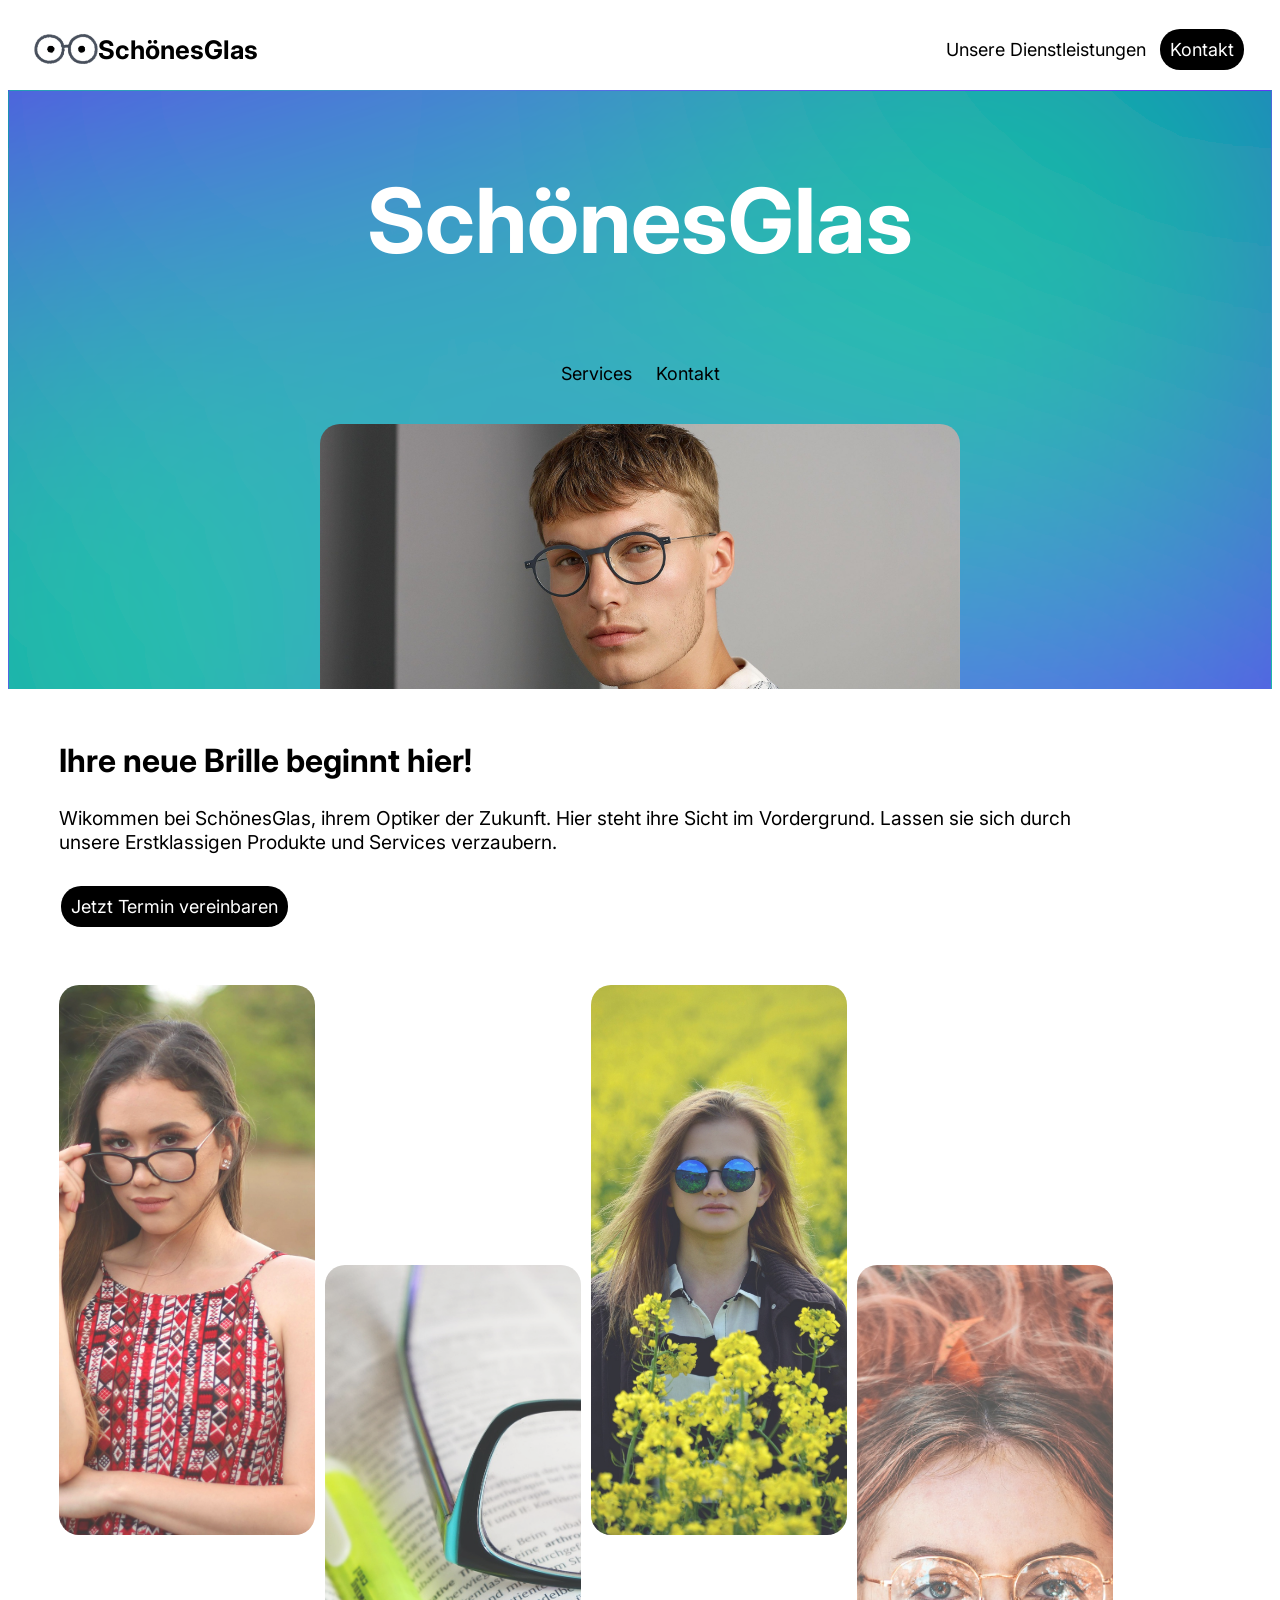
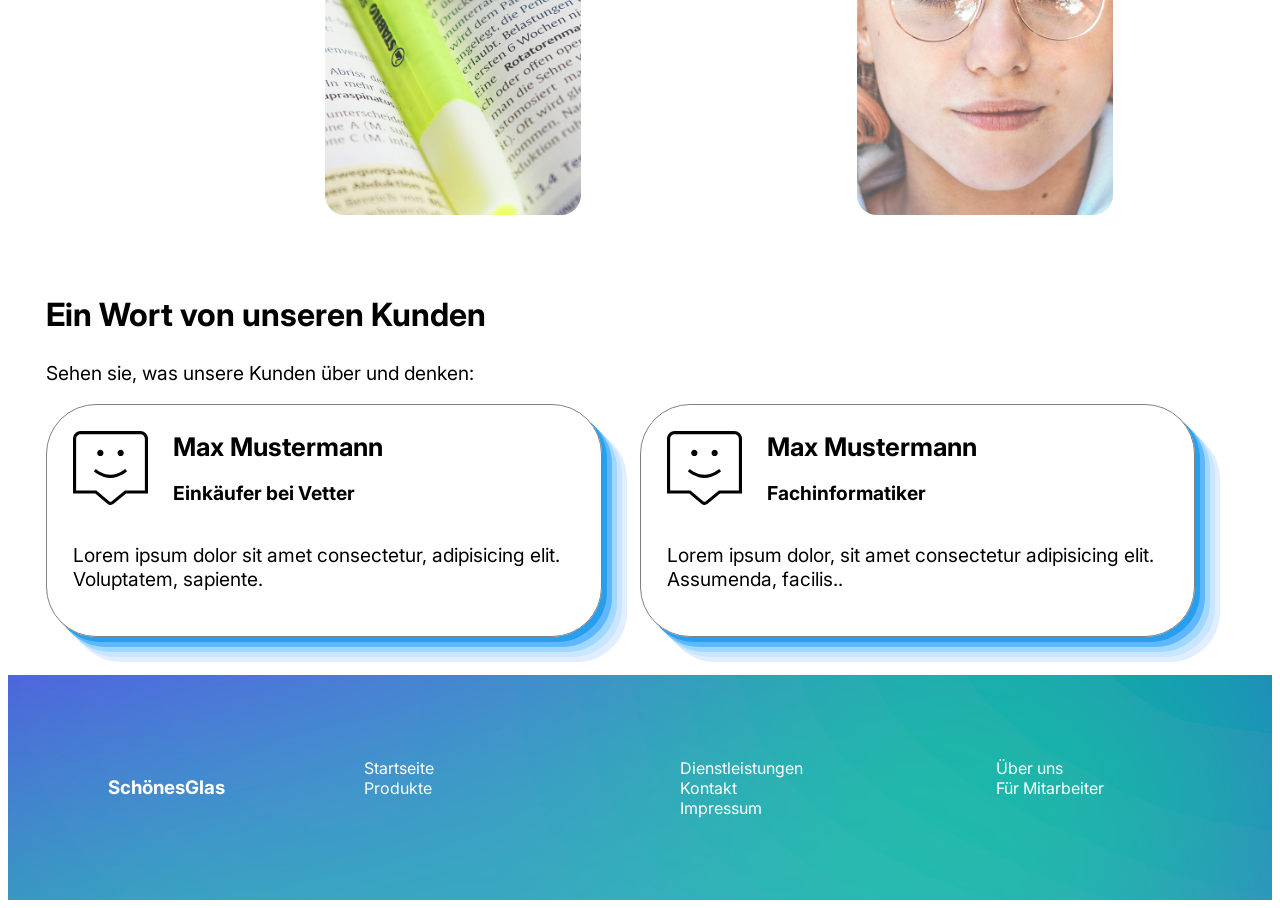
==== index.html @ fc344749 "Finish footer so far, afterwork required" ====
<!DOCTYPE html>
<html lang="de">
<head>
    <meta charset="UTF-8">
    <meta name="viewport" content="width=device-width, initial-scale=1.0">
    <title>SchönesGlas</title>
    <link rel="stylesheet" href="css/stylesheet.css">
</head>
<body>
    <nav>
        <div class="navbarLeft">
            <img src="img/Design ohne Titel.png" alt="Logo der SchönesGlas Optikerkette" width="100px" class="logo">
            <p class="companyName"><a href="index.html">SchönesGlas</a></p>
        </div>
        <div class="navbarRight">
            <button>Unsere Dienstleistungen</button>
            <button class="callToAction">Kontakt</button>
        </div>
    </nav>
    
   <!-- Main Content--> 
    <main>
        <!--Langing Frame-->
        <section class="landingFrame">
            <h1 class="landingFrameHeading">SchönesGlas</h1>
            <div class="landingFrameButtons">
                <button class="buttonServices">Services</button>
                <button class="contactButton">Kontakt</button>
            </div>
            <img class="landingFrameImage" src="img/eyepractice-eyeglasses-7382914_1920.jpg" alt="Mann, welcher in die Kamera schaut.">
        </section>

        <!--Feature Gallery-->
        <section class="featureGallery">
            <div class="featureGalleryText">
                <h2 class="featureGalleryHeading">Ihre neue Brille beginnt hier!</h2>
                <p>Wikommen bei SchönesGlas, ihrem Optiker der Zukunft. Hier steht ihre Sicht im Vordergrund. Lassen sie sich durch unsere Erstklassigen Produkte und Services verzaubern.</p>
                <button class="callToAction">Jetzt Termin vereinbaren</button>
            </div>
        
            <div class="imageGallery">
                <img class="imageGalleryImage1" src="img/dantaslevi-model-3687259_1920.jpg" alt="Eine junge Frau, mit einer schwarzen Brille, welche in die Kamera schaut.">
                <img class="imageGalleryImage2" src="img/hans-glasses-272399_1920.jpg" alt="Eine Brille auf einem Buch mit einem Textmarker daneben.">
                <img class="imageGalleryImage3" src="img/nikolapeskova-girl-619665_1920.jpg" alt="Eine Frau mit einer Sonenbrille, welche in einem Rapsfeld steht.">
                <img class="imageGalleryImage4" src="img/radu_floryn22-autumn-4564545_1920.jpg" alt="Eine Frau mti roten Haaren, welche in die Kamera schaut.">
            </div>
        </section>

        <!--Customer Reviews-->
        <section class="customerReviews">
            <h2>Ein Wort von unseren Kunden</h2>
            <p>Sehen sie, was unsere Kunden über und denken:</p>
            <div class="reviewCards">
                <article class="reviewCard">
                    <img src="img/smiley-kommentar-alt.svg" alt="Ein Smiley, welcher einen Kommentar eines Kunden kennzeichnet.">
                    <p>Lorem ipsum dolor sit amet consectetur, adipisicing elit. Voluptatem, sapiente.</p>
                    <strong>Max Mustermann <br> <p>Einkäufer bei Vetter</p></strong>
                </article>
                <article class="reviewCard">
                    <img src="img/smiley-kommentar-alt.svg" alt="Ein Smiley, welcher einen Kommentar eines Kunden kennzeichnet.">
                    <p>Lorem ipsum dolor, sit amet consectetur adipisicing elit. Assumenda, facilis..</p>
                    <strong>Max Mustermann <br> <p>Fachinformatiker</p></strong>
                </article>
            </div>
        </section>
    </main>

    <!--Footer-->
    <footer class="footer">
        <h3><a href="index.html">SchönesGlas</a></h3>
        <ul>
            <li><a href="">Startseite</a></li>
            <li><a href="">Produkte</a></li>
        </ul>
        
        <ul>
            <li><a href="">Dienstleistungen</a></li>
            <li><a href="">Kontakt</a></li>
            <li><a href="">Impressum</a></li>
        </ul>

        <ul>
            <li><a href="">Über uns</a></li>
            <li><a href="">Für Mitarbeiter</a></li>
        </ul>
    </footer>
</body>
</html>
---- css/stylesheet.css ----
@font-face {
    font-family: inter;
    src: url(../fonts/inter/Inter-VariableFont_opsz\,wght.ttf);

}

* {
    max-width: 100vw; 
    font-family: inter,  system-ui, -apple-system, BlinkMacSystemFont, 'Segoe UI', Roboto, Oxygen, Ubuntu, Cantarell, 'Open Sans', 'Helvetica Neue', sans-serif;
}

h2 {
    font-size: 2.5vw;
}

p {
    font-size: 1.5vw;
}

button {
    background-color: transparent;
    border: none;
    padding: 10px;
    display: inline-block;
    margin: 4px 2px;
    cursor: pointer;
    height: clamp(2.5vw);
    min-width: 5vw;
    font-size: large;
}

a {
    text-decoration: none;
    color: black;
}

/* Navbar Styling */

nav {
    display: flex;
    justify-content: space-between;
    padding: 0vw 2vw 0vw 2vw;
    background-color: white;
}

.navbarLeft, .navbarRight {
    display: flex;
    width: fit-content;
    align-items: center;
}

.companyName {
    font-weight: bold;
    font-size: 2vw;
}

.logo {
    width: 5vw
}

.callToAction {
    color: white;
    background-color: black;
    border-radius: 20px;
}

/* Landing Frame Styling */

.landingFrame {
    text-align: center;
    background-size: cover;
    position: relative;
    z-index: -2;
    background-image: url(../img/blurry-gradient-haikei.svg);
    border: 1px solid transparent;
    margin: 0;
    padding: 0;
    box-sizing: border-box
}

.landingFrameHeading {
    justify-self: center;
    font-size: 7vw;
    color: white;
}

.landingFrameButtons {
    display: flex;
    justify-content: center;
    margin: 2vw;
}

.landingFrameImage {
    width: 50vw;
    border-top-left-radius: 20px;
    border-top-right-radius: 20px;
    margin-bottom: -100px;
    position: relative;
    z-index: -1;
}

/* Feature Gallery */

.featureGallery {
background-color: white;
padding: 2vw 4vw 2vw 4vw;
height: fit-content;
justify-items: center;
}

.featureGalleryText {
    max-width: 80vw;
}

.featureGallery .callToAction {
    margin-bottom: 2vw;
    margin-top: 1vw;
}

.imageGallery {
    display: grid;
    grid-template-columns: repeat(4, 20vw);
    grid-template-rows: repeat(3, 30vh);
    height: 80vh;
    gap: 10px;
    margin: 2rem auto;
    margin-bottom: 100px
}

.imageGallery>img {
    width: 100%;
    height: 100%;
    object-fit: cover;
    mix-blend-mode: multiply;
    filter: opacity(0.8);
    border-radius: 20px;
}

.imageGalleryImage1 {
    grid-column-start: 1;
    grid-column-end: 2;
    grid-row-start: 1;
    grid-row-end: 3;

}

.imageGalleryImage2 {
    grid-column-start: 2;
    grid-column-end: 3;
    grid-row-start: 2;
    grid-row-end: 4;
}

.imageGalleryImage3 {
     grid-column-start: 3;
    grid-column-end: 4;
    grid-row-start: 1;
    grid-row-end: 3;
}

.imageGalleryImage4 {
    grid-column-start: 4;
    grid-column-end: 5;
    grid-row-start: 2;
    grid-row-end: 4;
}

/* Styling der Customer Reviews */

.customerReviews {
    padding: 3vw;
}

.reviewCards {
    display: grid;
    grid-template-columns: repeat(2, 1fr);
    gap: 3vw;
    padding-right: 3vw;
}

.reviewCard {
    display: grid;
    grid-template-columns: repeat(5, 1fr);
    padding: 2vw;
    border-radius: 50px;
    border: 1px grey solid;
    -webkit-box-shadow: 5px 5px 0px 0px #289FED, 10px 10px 0px 0px #5FB8FF, 15px 15px 0px 0px #A1D8FF, 20px 20px 0px 0px #CAE6FF, 25px 25px 0px 0px #E1EEFF, 5px 5px 15px 5px rgba(0,0,0,0); 
    box-shadow: 5px 5px 0px 0px #289FED, 10px 10px 0px 0px #5FB8FF, 15px 15px 0px 0px #A1D8FF, 20px 20px 0px 0px #CAE6FF, 25px 25px 0px 0px #E1EEFF, 5px 5px 15px 5px rgba(0,0,0,0);
}

.reviewCard img {
    width: 75px;
    grid-area: 1 / 1 / 2 / 2;
}

.reviewCard strong {
    font-size: 2vw;
    grid-area: 1 / 2 /2 / 6;
}

.reviewCard p {
    grid-area: 3 / 1 / 4 / 6;
}

.reviewCard .job {
    grid-area: 2 / 2 / 4 / 6
}

/* Footer Styling */

.footer {
    display: grid;
    grid-template-columns: repeat(4, 1fr);
    align-content: center;
    justify-content: center;
    background-image: url(../img/blurry-gradient-haikei.svg);
    background-size: cover;
    height: 25vh;
}

.footer ul {
    list-style-type: none;
    justify-items: left;
    justify-content: center;
}

.footer ul li a {
    color: white;
}

.footer ul li {
    margin: 0 auto 0 auto;
}

.footer h3 {
    justify-self: center;
    align-content: center;
}

.footer h3 a {
    color: white;
}
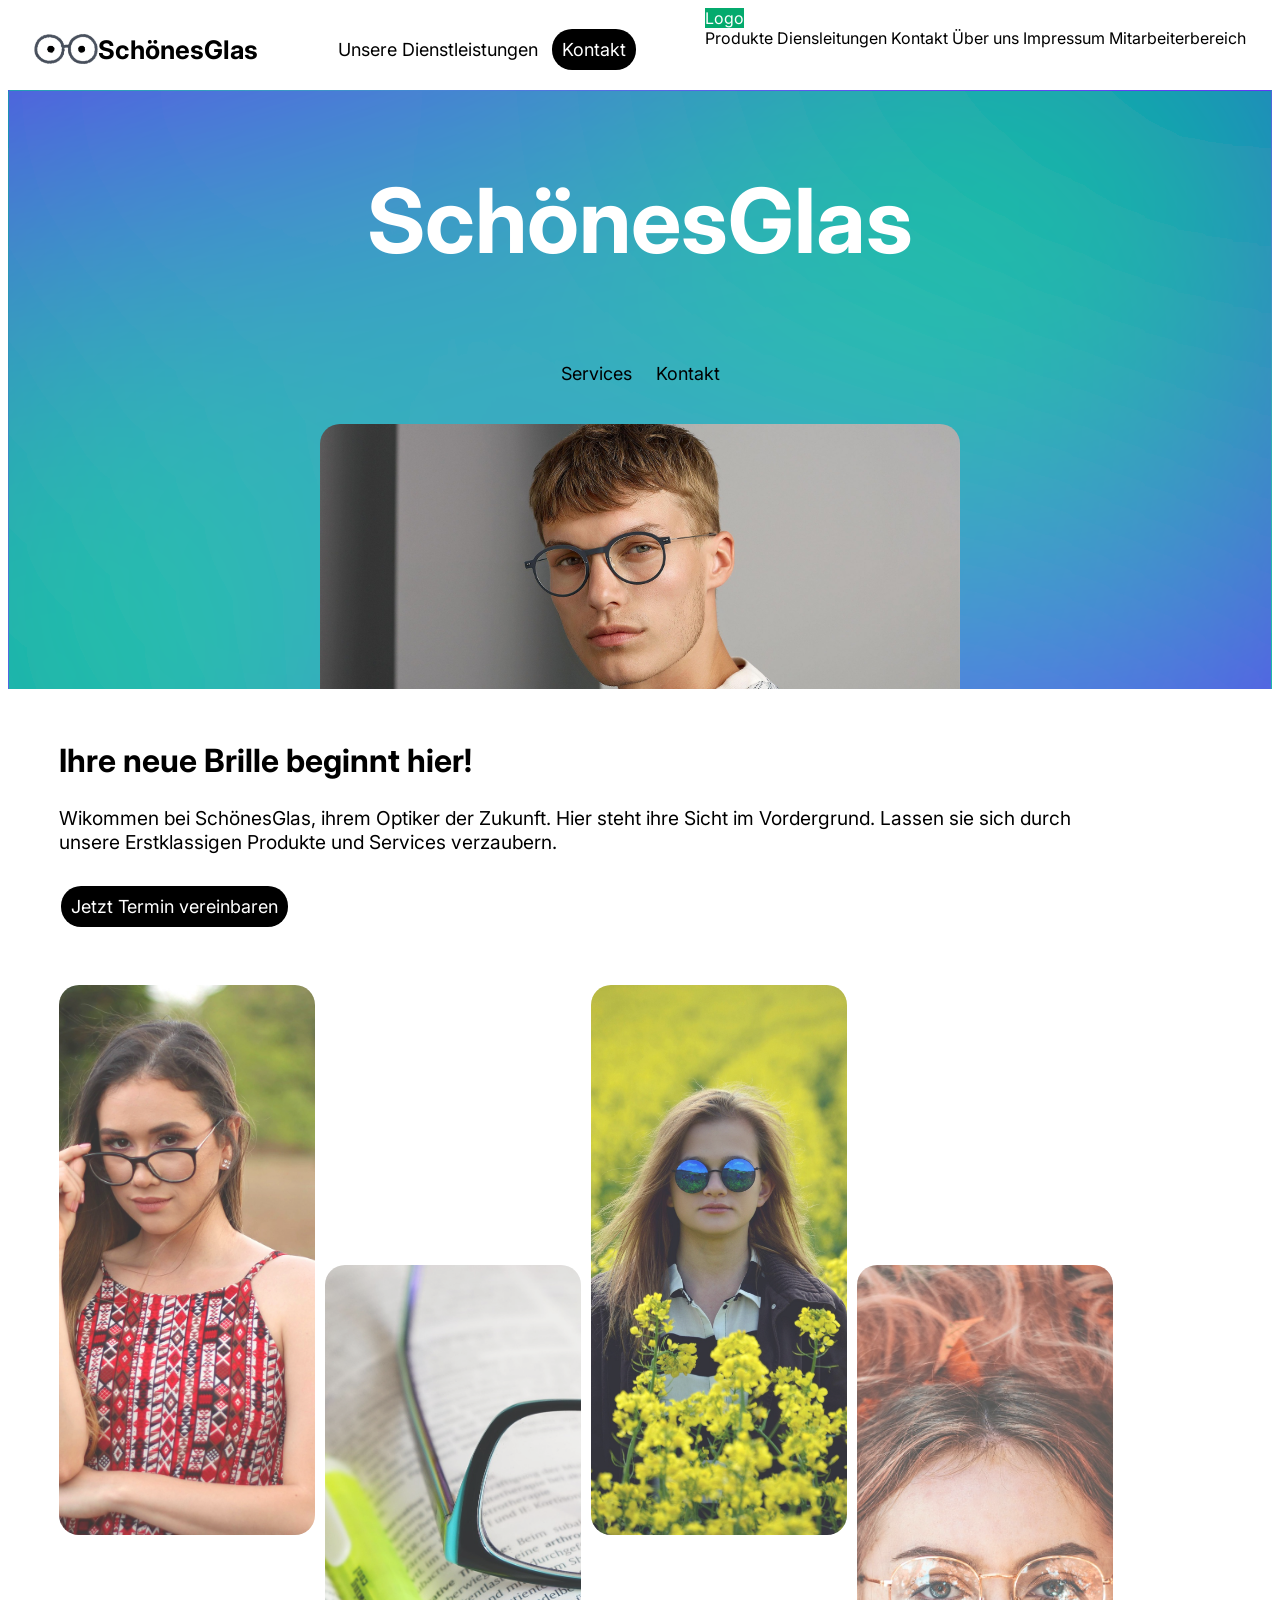
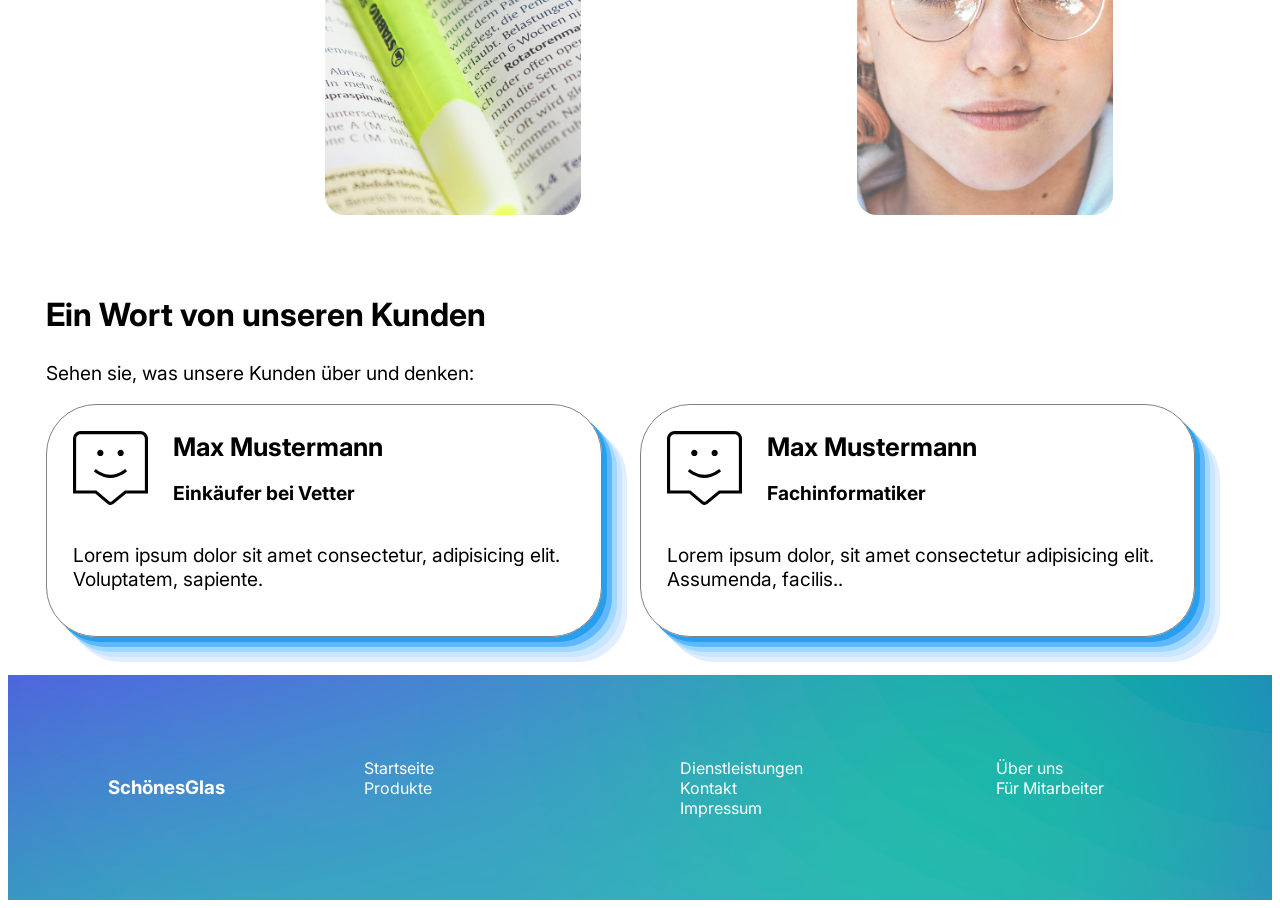
==== commit feda8fb8: "Add pageswith boilderplate" ====
--- a/index.html
+++ b/index.html
@@ -4,7 +4,9 @@
     <meta charset="UTF-8">
     <meta name="viewport" content="width=device-width, initial-scale=1.0">
     <title>SchönesGlas</title>
-    <link rel="stylesheet" href="css/stylesheet.css">
+    <link rel="stylesheet" href="css/index.css">
+    <link rel="stylesheet" href="css/nav.css">
+    <link rel="stylesheet" href="css/footer.css">
 </head>
 <body>
     <nav>
@@ -16,6 +18,20 @@
             <button>Unsere Dienstleistungen</button>
             <button class="callToAction">Kontakt</button>
         </div>
+        <div class="dropdown">
+            <a href="#home" class="active">Logo</a>
+
+            <div class="myLinks">
+                <a href="/pages/products.html">Produkte</a>
+                <a href="/pages/services.html">Diensleitungen</a>
+                <a href="/pages/contact.html">Kontakt</a>
+                <a href="/pages/aboutUs.html">Über uns</a>
+                <a href="/pages/impressum.html">Impressum</a>
+                <a href="/page/loginframe">Mitarbeiterbereich</a>
+            </div>
+        </div>
+
+        
     </nav>
     
    <!-- Main Content--> 
--- a/css/index.css
+++ b/css/index.css
@@ -0,0 +1,177 @@
+@font-face {
+    font-family: inter;
+    src: url(../fonts/inter/Inter-VariableFont_opsz\,wght.ttf);
+
+}
+
+* {
+    max-width: 100vw; 
+    font-family: inter,  system-ui, -apple-system, BlinkMacSystemFont, 'Segoe UI', Roboto, Oxygen, Ubuntu, Cantarell, 'Open Sans', 'Helvetica Neue', sans-serif;
+}
+
+h2 {
+    font-size: 2.5vw;
+}
+
+p {
+    font-size: 1.5vw;
+}
+
+button {
+    background-color: transparent;
+    border: none;
+    padding: 10px;
+    display: inline-block;
+    margin: 4px 2px;
+    cursor: pointer;
+    height: clamp(2.5vw);
+    min-width: 5vw;
+    font-size: large;
+}
+
+a {
+    text-decoration: none;
+    color: black;
+}
+
+/* Landing Frame Styling */
+
+.landingFrame {
+    text-align: center;
+    background-size: cover;
+    position: relative;
+    z-index: -2;
+    background-image: url(../img/blurry-gradient-haikei.svg);
+    border: 1px solid transparent;
+    margin: 0;
+    padding: 0;
+    box-sizing: border-box
+}
+
+.landingFrameHeading {
+    justify-self: center;
+    font-size: 7vw;
+    color: white;
+}
+
+.landingFrameButtons {
+    display: flex;
+    justify-content: center;
+    margin: 2vw;
+}
+
+.landingFrameImage {
+    width: 50vw;
+    border-top-left-radius: 20px;
+    border-top-right-radius: 20px;
+    margin-bottom: -100px;
+    position: relative;
+    z-index: -1;
+}
+
+/* Feature Gallery */
+
+.featureGallery {
+background-color: white;
+padding: 2vw 4vw 2vw 4vw;
+height: fit-content;
+justify-items: center;
+}
+
+.featureGalleryText {
+    max-width: 80vw;
+}
+
+.featureGallery .callToAction {
+    margin-bottom: 2vw;
+    margin-top: 1vw;
+}
+
+.imageGallery {
+    display: grid;
+    grid-template-columns: repeat(4, 20vw);
+    grid-template-rows: repeat(3, 30vh);
+    height: 80vh;
+    gap: 10px;
+    margin: 2rem auto;
+    margin-bottom: 100px
+}
+
+.imageGallery>img {
+    width: 100%;
+    height: 100%;
+    object-fit: cover;
+    mix-blend-mode: multiply;
+    filter: opacity(0.8);
+    border-radius: 20px;
+}
+
+.imageGalleryImage1 {
+    grid-column-start: 1;
+    grid-column-end: 2;
+    grid-row-start: 1;
+    grid-row-end: 3;
+
+}
+
+.imageGalleryImage2 {
+    grid-column-start: 2;
+    grid-column-end: 3;
+    grid-row-start: 2;
+    grid-row-end: 4;
+}
+
+.imageGalleryImage3 {
+     grid-column-start: 3;
+    grid-column-end: 4;
+    grid-row-start: 1;
+    grid-row-end: 3;
+}
+
+.imageGalleryImage4 {
+    grid-column-start: 4;
+    grid-column-end: 5;
+    grid-row-start: 2;
+    grid-row-end: 4;
+}
+
+/* Styling der Customer Reviews */
+
+.customerReviews {
+    padding: 3vw;
+}
+
+.reviewCards {
+    display: grid;
+    grid-template-columns: repeat(2, 1fr);
+    gap: 3vw;
+    padding-right: 3vw;
+}
+
+.reviewCard {
+    display: grid;
+    grid-template-columns: repeat(5, 1fr);
+    padding: 2vw;
+    border-radius: 50px;
+    border: 1px grey solid;
+    -webkit-box-shadow: 5px 5px 0px 0px #289FED, 10px 10px 0px 0px #5FB8FF, 15px 15px 0px 0px #A1D8FF, 20px 20px 0px 0px #CAE6FF, 25px 25px 0px 0px #E1EEFF, 5px 5px 15px 5px rgba(0,0,0,0); 
+    box-shadow: 5px 5px 0px 0px #289FED, 10px 10px 0px 0px #5FB8FF, 15px 15px 0px 0px #A1D8FF, 20px 20px 0px 0px #CAE6FF, 25px 25px 0px 0px #E1EEFF, 5px 5px 15px 5px rgba(0,0,0,0);
+}
+
+.reviewCard img {
+    width: 75px;
+    grid-area: 1 / 1 / 2 / 2;
+}
+
+.reviewCard strong {
+    font-size: 2vw;
+    grid-area: 1 / 2 /2 / 6;
+}
+
+.reviewCard p {
+    grid-area: 3 / 1 / 4 / 6;
+}
+
+.reviewCard .job {
+    grid-area: 2 / 2 / 4 / 6
+}
--- a/css/nav.css
+++ b/css/nav.css
@@ -0,0 +1,92 @@
+/* Navbar Styling */
+
+button {
+    background-color: transparent;
+    border: none;
+    padding: 10px;
+    display: inline-block;
+    margin: 4px 2px;
+    cursor: pointer;
+    height: clamp(2.5vw);
+    min-width: 5vw;
+    font-size: large;
+}
+
+a {
+    text-decoration: none;
+    color: black;
+}
+
+/* Navbar Styling */
+
+nav {
+    display: flex;
+    justify-content: space-between;
+    padding: 0vw 2vw 0vw 2vw;
+    background-color: white;
+}
+
+.navbarLeft, .navbarRight {
+    display: flex;
+    width: fit-content;
+    align-items: center;
+}
+
+.companyName {
+    font-weight: bold;
+    font-size: 2vw;
+}
+
+.logo {
+    width: 5vw
+}
+
+.callToAction {
+    color: white;
+    background-color: black;
+    border-radius: 20px;
+}
+
+/* Dropdown */
+
+/* Style the navigation menu */
+.topnav {
+  overflow: hidden;
+  background-color: #333;
+  position: relative;
+}
+
+/* Hide the links inside the navigation menu (except for logo/home) */
+.topnav #myLinks {
+  display: none;
+}
+
+/* Style navigation menu links */
+.topnav a {
+  color: white;
+  padding: 14px 16px;
+  text-decoration: none;
+  font-size: 17px;
+  display: block;
+}
+
+/* Style the hamburger menu */
+.topnav a.icon {
+  background: black;
+  display: block;
+  position: absolute;
+  right: 0;
+  top: 0;
+}
+
+/* Add a grey background color on mouse-over */
+.topnav a:hover {
+  background-color: #ddd;
+  color: black;
+}
+
+/* Style the active link (or home/logo) */
+.active {
+  background-color: #04AA6D;
+  color: white;
+}
--- a/css/footer.css
+++ b/css/footer.css
@@ -0,0 +1,35 @@
+/* Footer Styling */
+
+.footer {
+    display: grid;
+    grid-template-columns: repeat(4, 1fr);
+    align-content: center;
+    justify-content: center;
+    background-image: url(../img/blurry-gradient-haikei.svg);
+    background-size: cover;
+    height: 25vh;
+}
+
+.footer ul {
+    list-style-type: none;
+    justify-items: left;
+    justify-content: center;
+}
+
+.footer ul li a {
+    color: white;
+}
+
+.footer ul li {
+    margin: 0 auto 0 auto;
+}
+
+.footer h3 {
+    justify-self: center;
+    align-content: center;
+}
+
+.footer h3 a {
+    color: white;
+}
+
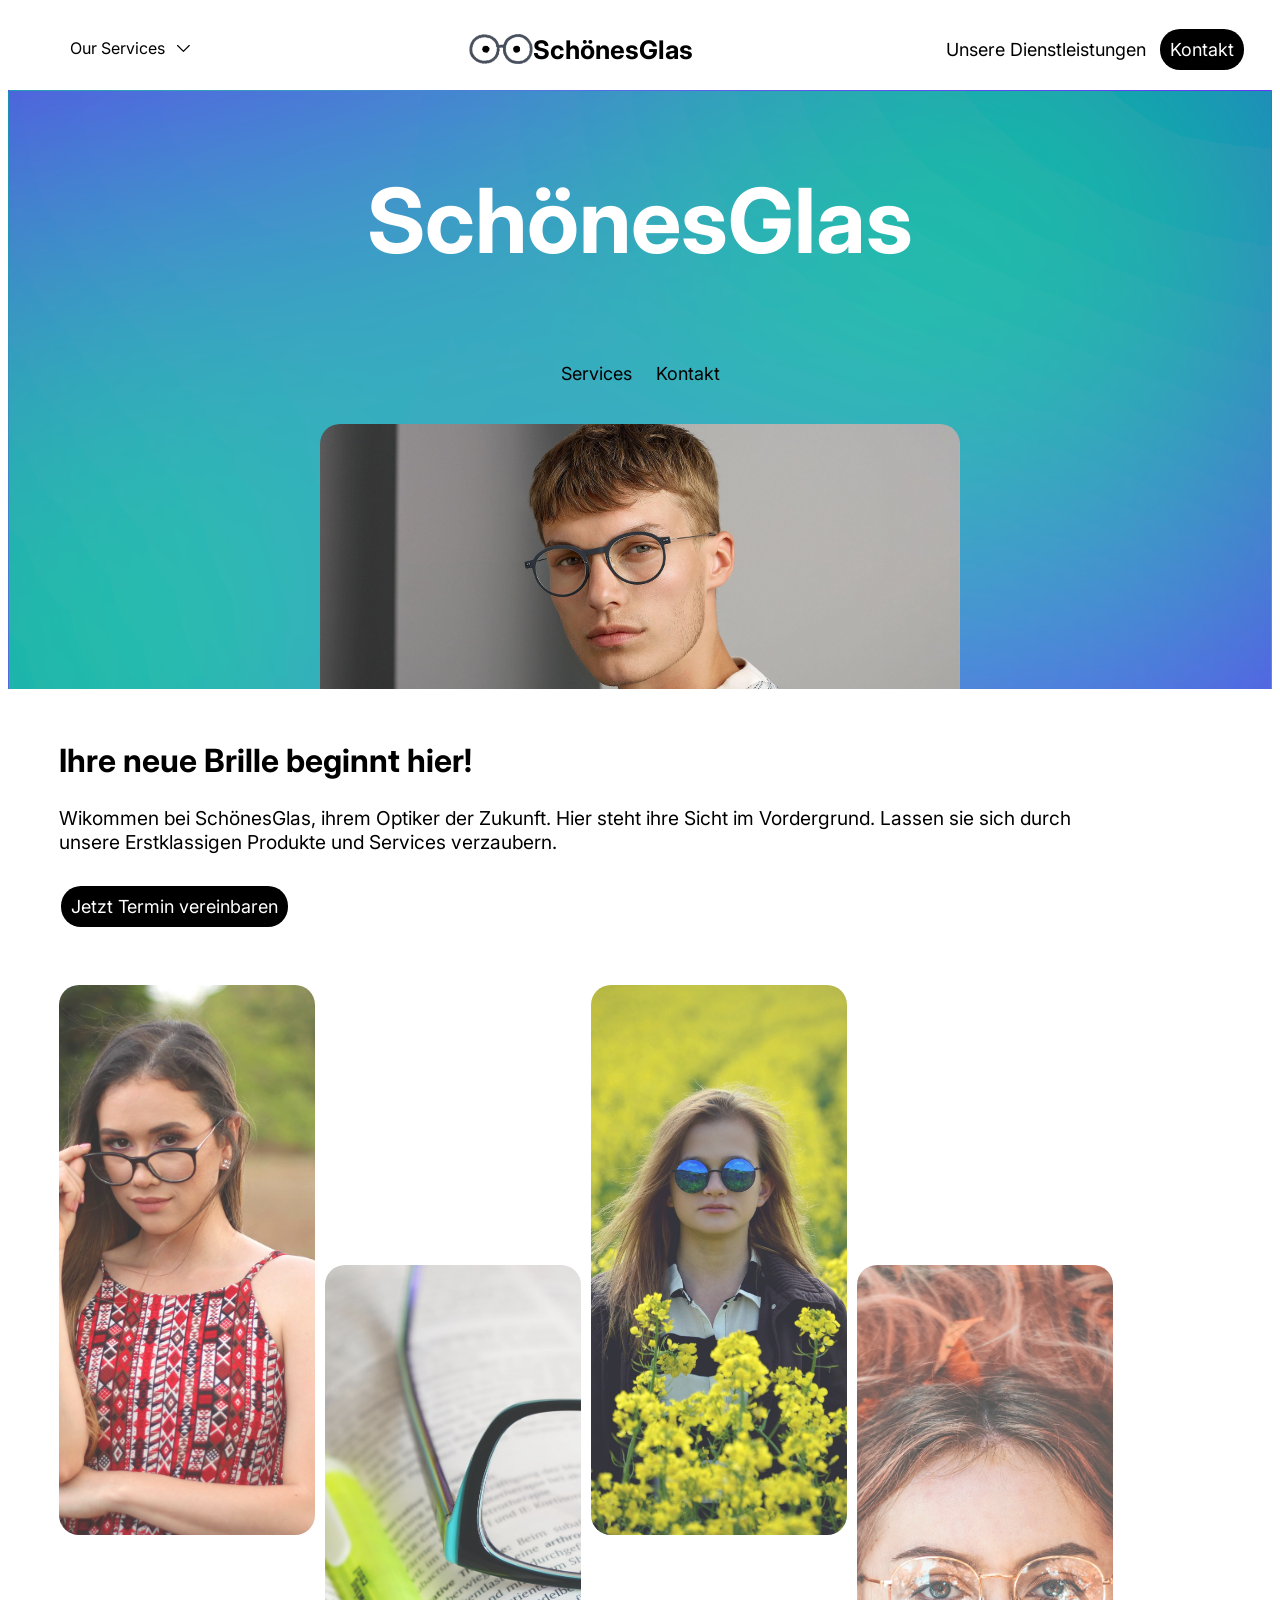
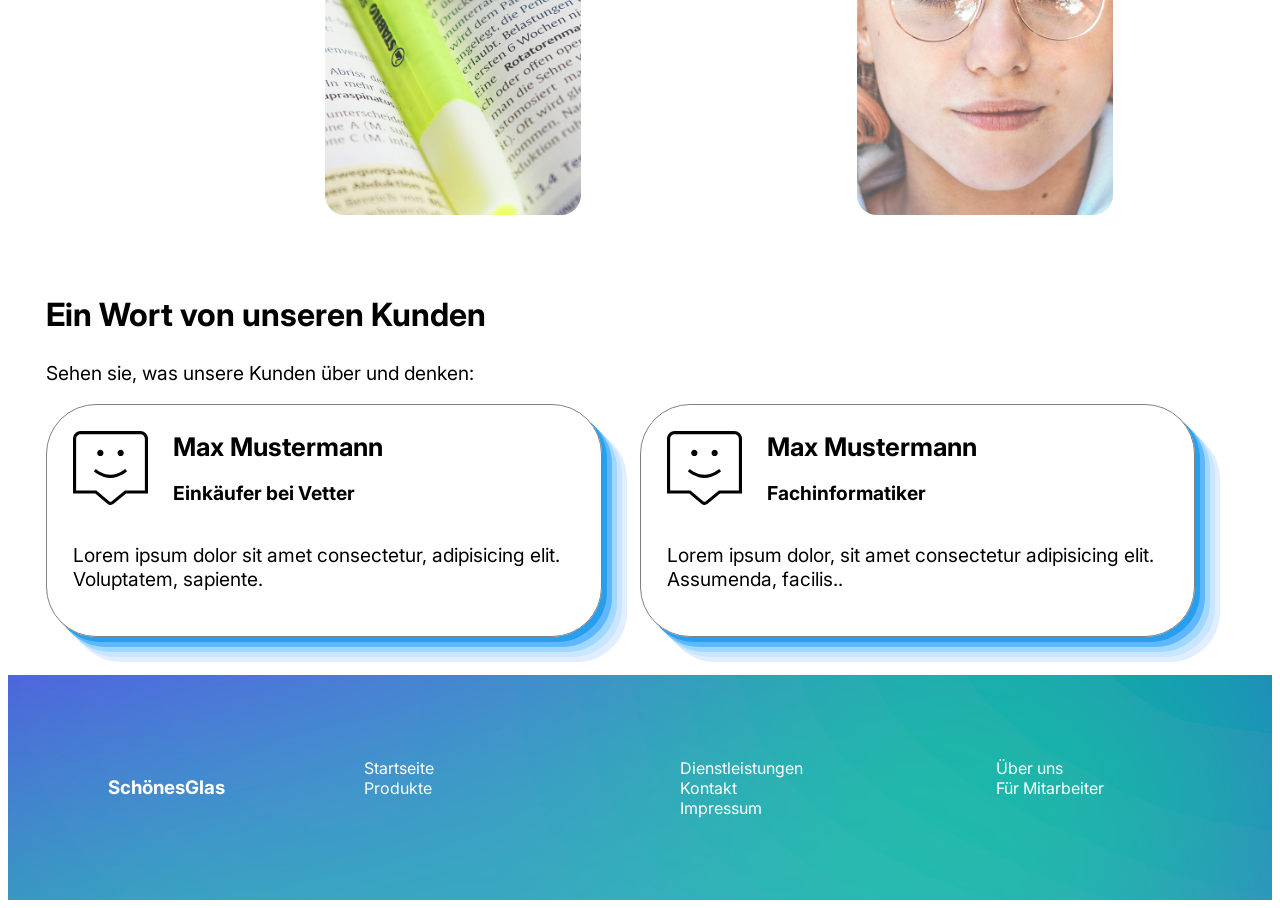
==== commit 0a14bbbe: "Add basic dropdownbutton" ====
--- a/index.html
+++ b/index.html
@@ -10,7 +10,42 @@
 </head>
 <body>
     <nav>
+
         <div class="navbarLeft">
+            <!--Dropdown-->
+            <!-- From Uiverse.io by gharsh11032000 -->
+            <div class="menu">
+            <div class="item">
+                <a href="#" class="link">
+                <span> Our Services </span>
+                <svg viewBox="0 0 360 360" xml:space="preserve">
+                    <g id="SVGRepo_iconCarrier">
+                    <path
+                        id="XMLID_225_"
+                        d="M325.607,79.393c-5.857-5.857-15.355-5.858-21.213,0.001l-139.39,139.393L25.607,79.393 c-5.857-5.857-15.355-5.858-21.213,0.001c-5.858,5.858-5.858,15.355,0,21.213l150.004,150c2.813,2.813,6.628,4.393,10.606,4.393 s7.794-1.581,10.606-4.394l149.996-150C331.465,94.749,331.465,85.251,325.607,79.393z"
+                    ></path>
+                    </g>
+                </svg>
+                </a>
+                <div class="submenu">
+                <div class="submenu-item">
+                    <a href="#" class="submenu-link"> Development </a>
+                </div>
+                <div class="submenu-item">
+                    <a href="#" class="submenu-link"> Design </a>
+                </div>
+                <div class="submenu-item">
+                    <a href="#" class="submenu-link"> Marketing </a>
+                </div>
+                <div class="submenu-item">
+                    <a href="#" class="submenu-link"> SEO </a>
+                </div>
+                </div>
+            </div>
+            </div>
+        </div>
+
+        <div class="navbarCenter">
             <img src="img/Design ohne Titel.png" alt="Logo der SchönesGlas Optikerkette" width="100px" class="logo">
             <p class="companyName"><a href="index.html">SchönesGlas</a></p>
         </div>
@@ -18,20 +53,9 @@
             <button>Unsere Dienstleistungen</button>
             <button class="callToAction">Kontakt</button>
         </div>
-        <div class="dropdown">
-            <a href="#home" class="active">Logo</a>
-
-            <div class="myLinks">
-                <a href="/pages/products.html">Produkte</a>
-                <a href="/pages/services.html">Diensleitungen</a>
-                <a href="/pages/contact.html">Kontakt</a>
-                <a href="/pages/aboutUs.html">Über uns</a>
-                <a href="/pages/impressum.html">Impressum</a>
-                <a href="/page/loginframe">Mitarbeiterbereich</a>
-            </div>
-        </div>
 
         
+
     </nav>
     
    <!-- Main Content--> 
--- a/css/nav.css
+++ b/css/nav.css
@@ -26,7 +26,7 @@
     background-color: white;
 }
 
-.navbarLeft, .navbarRight {
+.navbarLeft, .navbarRight, .navbarCenter {
     display: flex;
     width: fit-content;
     align-items: center;
@@ -47,46 +47,144 @@
     border-radius: 20px;
 }
 
-/* Dropdown */
+/* Styling vom Dropdownmenü */
 
-/* Style the navigation menu */
-.topnav {
+/* From Uiverse.io by gharsh11032000 */ 
+.menu {
+  font-size: 16px;
+  line-height: 1.6;
+  color: #000000;
+  width: fit-content;
+  display: flex;
+  list-style: none;
+}
+
+.menu a {
+  text-decoration: none;
+  color: inherit;
+  font-family: inherit;
+  font-size: inherit;
+  line-height: inherit;
+}
+
+.menu .link {
+  position: relative;
+  display: flex;
+  align-items: center;
+  justify-content: center;
+  gap: 12px;
+  padding: 12px 36px;
+  border-radius: 16px;
   overflow: hidden;
-  background-color: #333;
+  transition: all 0.48s cubic-bezier(0.23, 1, 0.32, 1);
+}
+
+.menu .link::after {
+  content: "";
+  position: absolute;
+  top: 0;
+  left: 0;
+  width: 100%;
+  height: 100%;
+  background-color: #0a3cff;
+  z-index: -1;
+  transform: scaleX(0);
+  transform-origin: left;
+  transition: transform 0.48s cubic-bezier(0.23, 1, 0.32, 1);
+}
+
+.menu .link svg {
+  width: 14px;
+  height: 14px;
+  fill: #000000;
+  transition: all 0.48s cubic-bezier(0.23, 1, 0.32, 1);
+}
+
+.menu .item {
   position: relative;
 }
 
-/* Hide the links inside the navigation menu (except for logo/home) */
-.topnav #myLinks {
-  display: none;
+.menu .item .submenu {
+  display: flex;
+  flex-direction: column;
+  align-items: center;
+  position: absolute;
+  top: 100%;
+  border-radius: 0 0 16px 16px;
+  left: 0;
+  width: 100%;
+  overflow: hidden;
+  border: 1px solid #cccccc;
+  opacity: 0;
+  visibility: hidden;
+  transform: translateY(-12px);
+  transition: all 0.48s cubic-bezier(0.23, 1, 0.32, 1);
+  z-index: 1;
+  pointer-events: none;
+  list-style: none;
 }
 
-/* Style navigation menu links */
-.topnav a {
-  color: white;
-  padding: 14px 16px;
-  text-decoration: none;
-  font-size: 17px;
-  display: block;
+.menu .item:hover .submenu {
+  opacity: 1;
+  visibility: visible;
+  transform: translateY(0);
+  pointer-events: auto;
+  border-top: transparent;
+  border-color: #0a3cff;
 }
 
-/* Style the hamburger menu */
-.topnav a.icon {
-  background: black;
-  display: block;
-  position: absolute;
-  right: 0;
-  top: 0;
+.menu .item:hover .link {
+  color: #ffffff;
+  border-radius: 16px 16px 0 0;
 }
 
-/* Add a grey background color on mouse-over */
-.topnav a:hover {
-  background-color: #ddd;
-  color: black;
+.menu .item:hover .link::after {
+  transform: scaleX(1);
+  transform-origin: right;
 }
 
-/* Style the active link (or home/logo) */
-.active {
-  background-color: #04AA6D;
-  color: white;
+.menu .item:hover .link svg {
+  fill: #ffffff;
+  transform: rotate(-180deg);
+}
+
+.submenu .submenu-item {
+  width: 100%;
+  transition: all 0.48s cubic-bezier(0.23, 1, 0.32, 1);
+}
+
+.submenu .submenu-link {
+  display: block;
+  padding: 12px 24px;
+  width: 100%;
+  position: relative;
+  text-align: center;
+  transition: all 0.48s cubic-bezier(0.23, 1, 0.32, 1);
+}
+
+.submenu .submenu-item:last-child .submenu-link {
+  border-bottom: none;
+}
+
+.submenu .submenu-link::before {
+  content: "";
+  position: absolute;
+  top: 0;
+  left: 0;
+  transform: scaleX(0);
+  width: 100%;
+  height: 100%;
+  background-color: #0a3cff;
+  z-index: -1;
+  transform-origin: left;
+  transition: transform 0.48s cubic-bezier(0.23, 1, 0.32, 1);
+}
+
+.submenu .submenu-link:hover:before {
+  transform: scaleX(1);
+  transform-origin: right;
+}
+
+.submenu .submenu-link:hover {
+  color: #ffffff;
 }
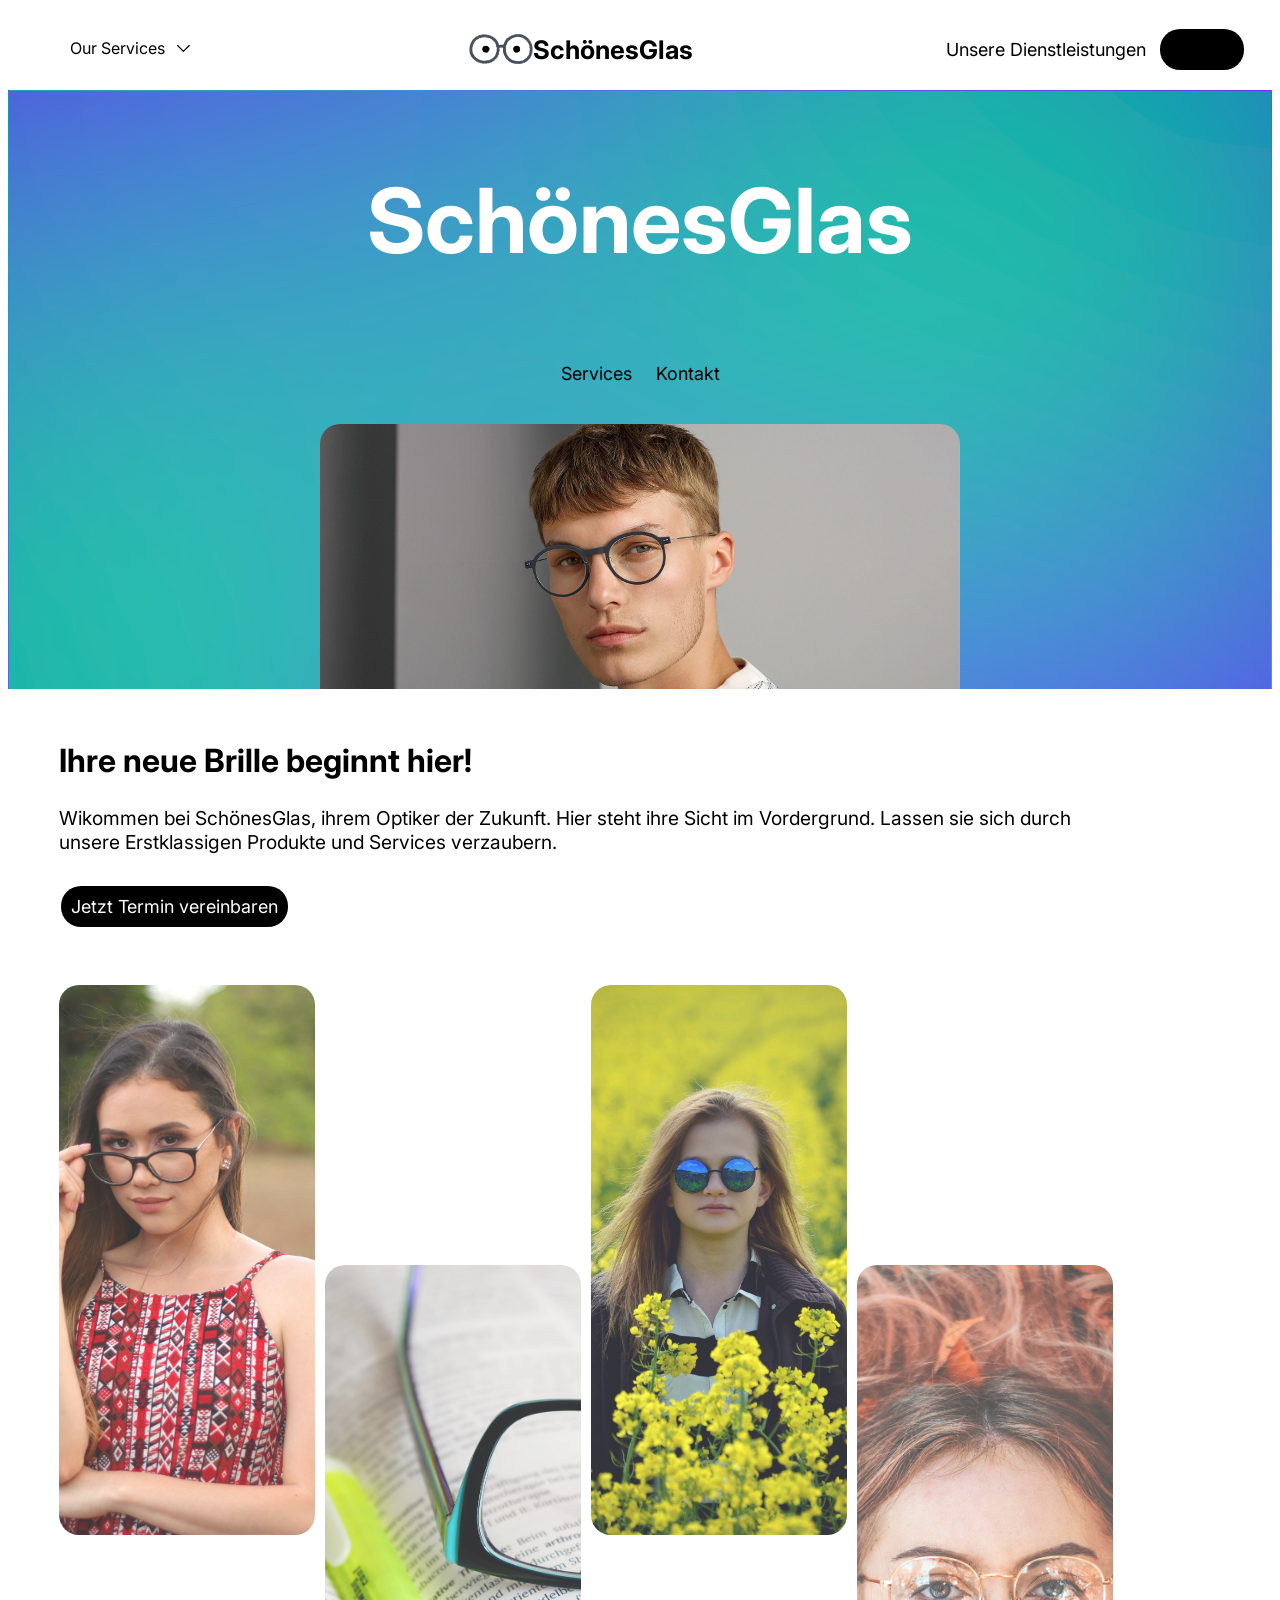
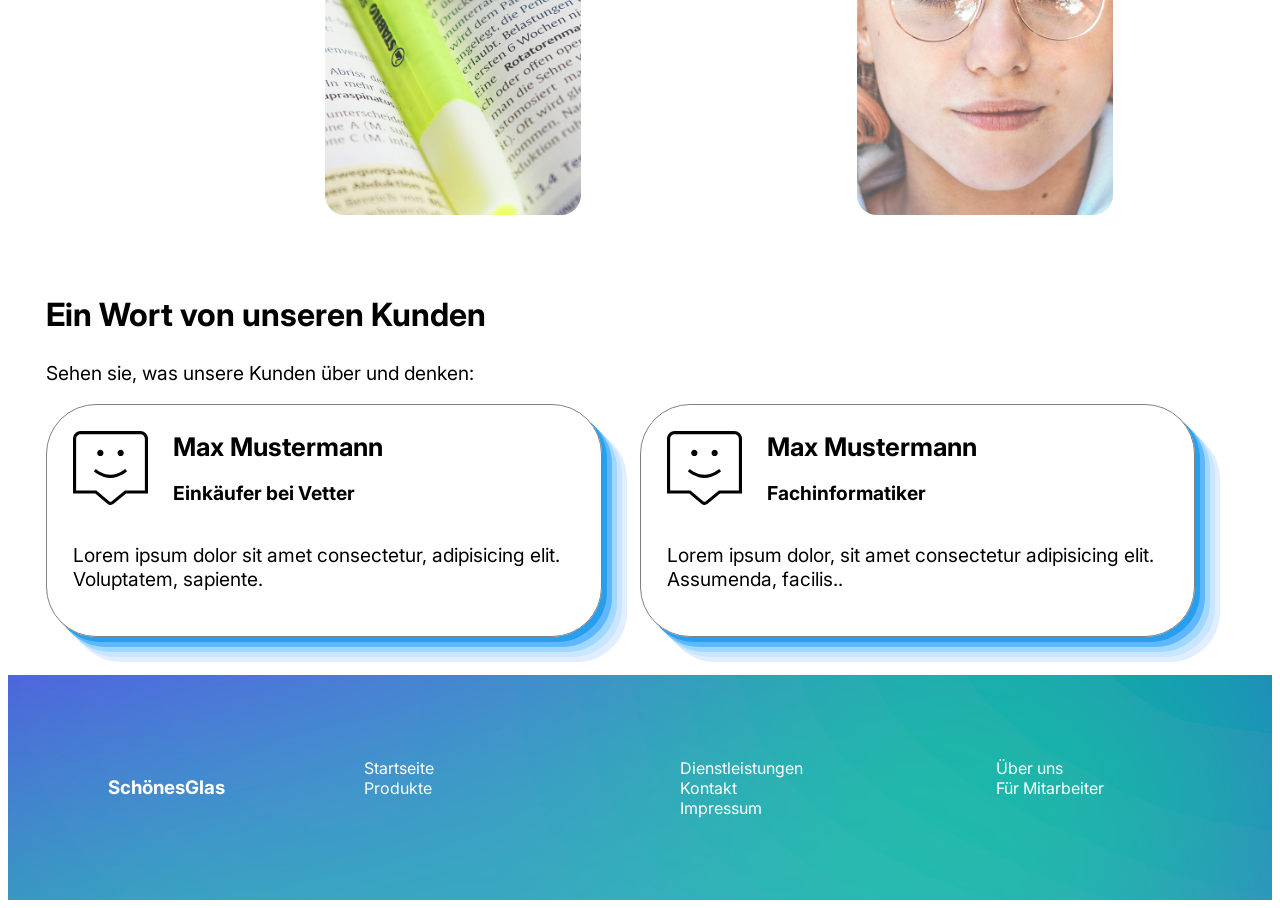
==== commit de2f2623: "Added link to navbar" ====
--- a/index.html
+++ b/index.html
@@ -29,16 +29,22 @@
                 </a>
                 <div class="submenu">
                 <div class="submenu-item">
-                    <a href="#" class="submenu-link"> Development </a>
+                    <a href="/pages/products.html" class="submenu-link"> Produkte </a>
                 </div>
                 <div class="submenu-item">
-                    <a href="#" class="submenu-link"> Design </a>
+                    <a href="/pages/services.html" class="submenu-link"> Dienstleistungen </a>
                 </div>
                 <div class="submenu-item">
-                    <a href="#" class="submenu-link"> Marketing </a>
+                    <a href="/pages/contact.html" class="submenu-link"> Kontakt </a>
                 </div>
                 <div class="submenu-item">
-                    <a href="#" class="submenu-link"> SEO </a>
+                    <a href="/pages/aboutUs.html" class="submenu-link"> Über Uns </a>
+                </div>
+                <div class="submenu-item">
+                    <a href="/pages/impressum.html" class="submenu-link"> Impressum </a>
+                </div>
+                <div class="submenu-item">
+                    <a href="/pages/login.html" class="submenu-link"> Login </a>
                 </div>
                 </div>
             </div>
@@ -50,12 +56,9 @@
             <p class="companyName"><a href="index.html">SchönesGlas</a></p>
         </div>
         <div class="navbarRight">
-            <button>Unsere Dienstleistungen</button>
-            <button class="callToAction">Kontakt</button>
+            <button><a href="/pages/services.html">Unsere Dienstleistungen</a></button>
+            <button class="callToAction"><a href="/pages/contact.html">Kontakt</a></button>
         </div>
-
-        
-
     </nav>
     
    <!-- Main Content--> 
@@ -109,19 +112,19 @@
     <footer class="footer">
         <h3><a href="index.html">SchönesGlas</a></h3>
         <ul>
-            <li><a href="">Startseite</a></li>
-            <li><a href="">Produkte</a></li>
+            <li><a href="index.html">Startseite</a></li>
+            <li><a href="/pages/products.html">Produkte</a></li>
         </ul>
         
         <ul>
-            <li><a href="">Dienstleistungen</a></li>
-            <li><a href="">Kontakt</a></li>
-            <li><a href="">Impressum</a></li>
+            <li><a href="/pages/services.html">Dienstleistungen</a></li>
+            <li><a href="/pages/contact.html">Kontakt</a></li>
+            <li><a href="/pages/impressum.html">Impressum</a></li>
         </ul>
 
         <ul>
-            <li><a href="">Über uns</a></li>
-            <li><a href="">Für Mitarbeiter</a></li>
+            <li><a href="/pages/aboutUs.html">Über uns</a></li>
+            <li><a href="/pages/login.html">Für Mitarbeiter</a></li>
         </ul>
     </footer>
 </body>
--- a/css/nav.css
+++ b/css/nav.css
@@ -1,4 +1,13 @@
 /* Navbar Styling */
+@font-face {
+    font-family: inter;
+    src: url(../fonts/inter/Inter-VariableFont_opsz\,wght.ttf);
+
+}
+
+* { 
+    font-family: inter,  system-ui, -apple-system, BlinkMacSystemFont, 'Segoe UI', Roboto, Oxygen, Ubuntu, Cantarell, 'Open Sans', 'Helvetica Neue', sans-serif;
+}
 
 button {
     background-color: transparent;
@@ -134,7 +143,6 @@
 }
 
 .menu .item:hover .link {
-  color: #ffffff;
   border-radius: 16px 16px 0 0;
 }
 
@@ -148,9 +156,15 @@
   transform: rotate(-180deg);
 }
 
+.submenu {
+  background: white;
+}
+
 .submenu .submenu-item {
   width: 100%;
   transition: all 0.48s cubic-bezier(0.23, 1, 0.32, 1);
+  display: flex;
+  justify-content: center;
 }
 
 .submenu .submenu-link {
--- a/css/footer.css
+++ b/css/footer.css
@@ -1,4 +1,13 @@
 /* Footer Styling */
+@font-face {
+    font-family: inter;
+    src: url(../fonts/inter/Inter-VariableFont_opsz\,wght.ttf);
+
+}
+
+* { 
+    font-family: inter,  system-ui, -apple-system, BlinkMacSystemFont, 'Segoe UI', Roboto, Oxygen, Ubuntu, Cantarell, 'Open Sans', 'Helvetica Neue', sans-serif;
+}
 
 .footer {
     display: grid;
